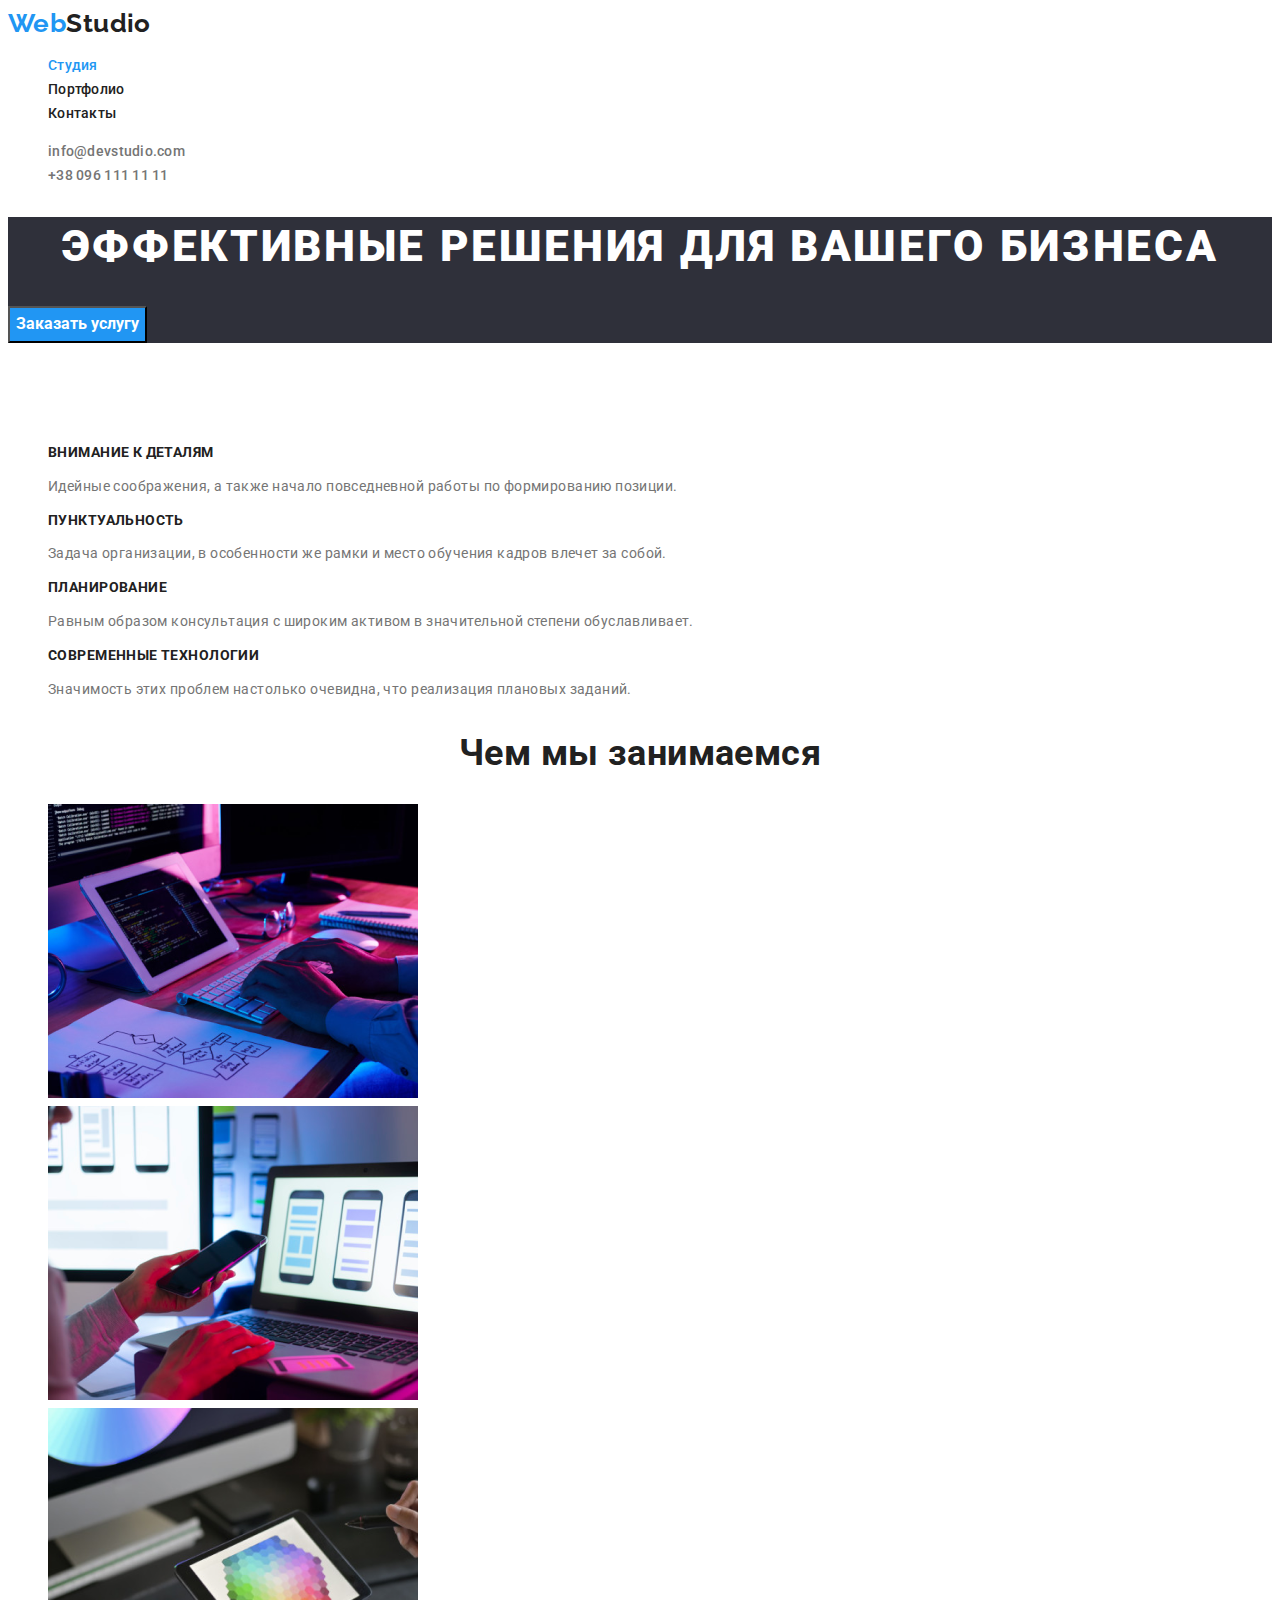
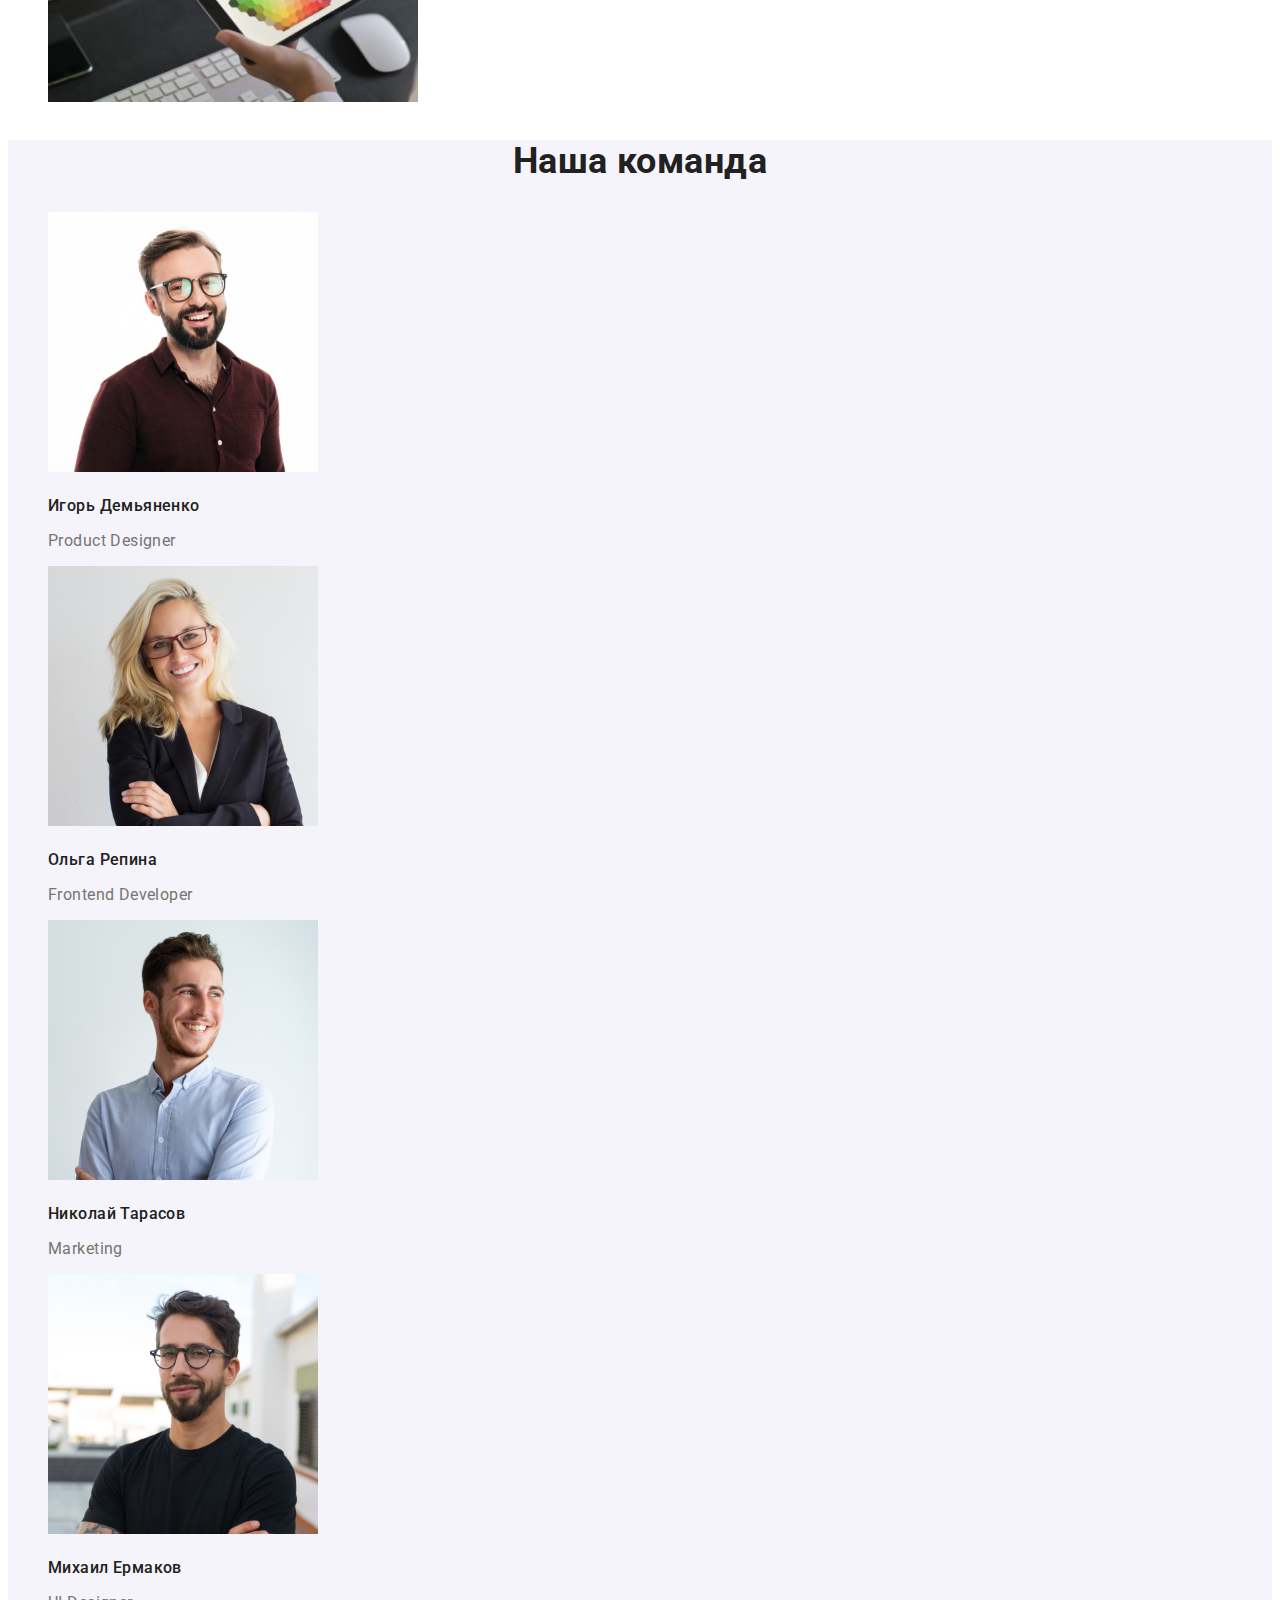
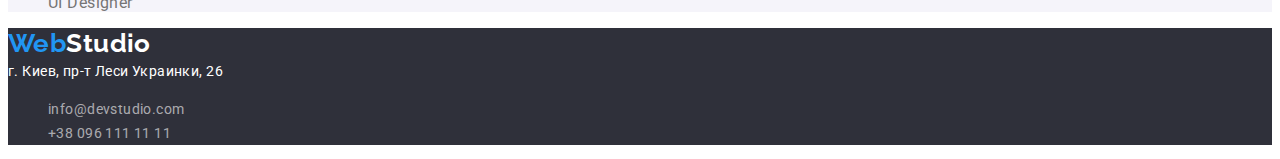
==== index.html @ da4f8fab "Добавляет все файлы с предыдущего занятия" ====
<!DOCTYPE html>
<html lang="ru">
<head>
    <meta charset="UTF-8">
    <meta name="viewport" content="width=device-width, initial-scale=1.0">
    <title>Студия</title>
    <link rel="preconnect" href="https://fonts.gstatic.com">
    <link rel="preconnect" href="https://fonts.gstatic.com">
    <link href="https://fonts.googleapis.com/css2?family=Raleway:wght@700&family=Roboto:wght@400;500;700;900&display=swap" rel="stylesheet" />
    <link rel="stylesheet" href="./css/styles.css" />
</head>
<body>
    <!-- Шапка сайта -->
    <header class="page-header">
        <!-- Навигация -->
        <nav>
            <a href="./index.html" class="logo link" lang="en"><span class="logo-span">Web</span>Studio</a>
            <ul class="site-nav marker">
                <li><a href="" class="link current">Студия</a></li>
                <li><a href="./portfolio.html" class="link">Портфолио</a></li>
                <li><a href="" class="link">Контакты</a></li>
            </ul>
        </nav> 
        <ul class="auth-nav marker">
            <li><a href="" lang="en" class="link">info@devstudio.com</a></li>
            <li><a href="" class="link">+38 096 111 11 11</a></li>
        </ul>
    </header>
    <main>
        <!-- Баннер -->
        <section class="hero">
            <h1 class="hero-title">Эффективные решения для вашего бизнеса</h1>
            <button class="button">Заказать услугу </button>
        </section>
        <!-- Особенности работы -->
        <section class="section">
            <h2 class="section-title hiden">Особенности</h2>
            <ul class="features marker">
                <li>
                    <h3 class="features-title">Внимание к деталям</h3>
                    <p class="features-content">Идейные соображения, а также начало повседневной работы по формированию позиции.</p>
                </li>
                <li>
                    <h3 class="features-title">Пунктуальность</h3>
                    <p class="features-content">Задача организации, в особенности же рамки и место обучения кадров влечет за собой.</p>
                </li>
                <li>
                    <h3 class="features-title">Планирование</h3>
                    <p class="features-content">Равным образом консультация с широким активом в значительной степени обуславливает.</p>
                </li>
                <li>
                    <h3 class="features-title">Современные технологии</h3>
                    <p class="features-content">Значимость этих проблем настолько очевидна, что реализация плановых заданий.</p>
                </li>
            </ul>
        </section>
        <!-- Примеры работы -->
        <section class="section">
            <h2 class="section-title">Чем мы занимаемся</h2>
            <ul class="example marker">
                <li><img src="./images/example1.png" alt="Изображение, работа инженера за планшетом" width="370" height="294"></li>
                <li><img src="./images/example2.png" alt="Изображение, работа за лептопом" width="370" height="294"></li>
                <li><img src="./images/example3.png" alt="Изображение, работа дизайнера" width="370" height="294"></li>
            </ul>
        </section>
        <!-- Команда -->
        <section class="section team">
            <h2 class="section-title">Наша команда</h2>
            <ul class="team marker">
                <li>
                    <img src="./images/teammember1.jpg" alt="Изображение мужчины" width="270" height="260">
                    <h3 class="team-title">Игорь Демьяненко</h3>
                    <p class="team-content" lang="en">Product Designer</p>
                </li>
                <li>
                    <img src="./images/teammember2.jpg" alt="Изображение женщины" width="270" height="260">
                    <h3 class="team-title">Ольга Репина</h3>
                    <p class="team-content" lang="en">Frontend Developer</p>
                </li>
                <li>
                    <img src="./images/teammember3.jpg" alt="Изображение мужчины" width="270" height="260">
                    <h3 class="team-title">Николай Тарасов</h3>
                    <p class="team-content" lang="en">Marketing</p>
                </li>
                <li>
                    <img src="./images/teammember4.jpg" alt="Изображение мужчины" width="270" height="260">
                    <h3 class="team-title">Михаил Ермаков</h3>
                    <p class="team-content" lang="en">UI Designer</p>
                </li>
            </ul>
        </section>      
    </main>
    <!-- Футер -->
    <footer class="footer">
        <a href="./index.html" class="logo link" lang="en"><span class="logo-span">Web</span>Studio</a>
        <address class="address">
            г. Киев, пр-т Леси Украинки, 26
        </address> 
        <ul class="footer-nav marker">
            <li><a href="" class="footer-nav link" lang="en">info@devstudio.com</a></li>
            <li><a href="" class="footer-nav link">+38 096 111 11 11</a></li>
        </ul>                 
    </footer>
</body>
</html>
---- css/styles.css ----
/* цвет заголовков  #212121; */
/* основной цвет текста #757575; */
/* белый  #FFFFFF; */
/* акцент #2196F3; */
/* цвет фона #E5E5E5; */
:root {
  --title-text-color: #212121;
  --accent-color: #2196f3;
  --primary-text-color: #757575;
  --page-background-color: #e5e5e5;
  --white-color: #ffffff;
  --second-bg-color: #2f303a;
  --third-bg-color: #f5f4fa;
}
body {
  background-color: var(--pfge-background-color);
  color: var(--primary-text-color);
  font-family: Roboto, sans-serif;
  font-weight: 400;
  font-size: 14px;
  line-height: 1.71;
  letter-spacing: 0.03em;
}
.link {
  text-decoration: none;
}
.marker {
  list-style: none;
}
/* site-nav */
.logo {
  color: var(--title-text-color);
  font-family: Raleway;
  font-weight: 700;
  font-size: 26px;
  line-height: 1.19;
}
.logo-span {
  color: var(--accent-color);
}

.site-nav .link,
.auth-nav .link {
  color: var(--title-text-color);
  font-weight: 500;
  font-size: 14px;
  line-height: 1.14;
  letter-spacing: 0.02em;
}
.auth-nav .link {
  color: var(--primary-text-color);
}
.site-nav .link.current {
  color: var(--accent-color);
}
.site-nav .link:hover,
.auth-nav .link:hover,
.site-nav .link:focus,
 .auth-nav .link:focus/*,
.footer .link:hover,
.footer.link:focus*/ {
  color: var(--accent-color);
}
/* hero */
.hero {
  background-color: var(--second-bg-color);
}
.hero-title {
  color: var(--white-color);
  font-weight: 900;
  font-size: 44px;
  line-height: 1.36;
  letter-spacing: 0.06em;
  text-align: center;
  text-transform: uppercase; /*прописными*/
}
/* button */
.button {
  color: var(--white-color);
  background-color: var(--accent-color);
  font-family: inherit;
  font-weight: 700;
  font-size: 16px;
  line-height: 1.9;
}
/* sections */
.section-title {
  color: var(--title-text-color);
  font-weight: 700;
  font-size: 36px;
  line-height: 1.17;
  text-align: center;
}
.features-title {
  color: var(--title-text-color);
  font-weight: 700;
  font-size: 14px;
  line-height: 1.14;
  text-transform: uppercase;
}
.features-content {
  color: var(--primary-text-color);
}

.team-title {
  color: var(--title-text-color);
  font-weight: 500;
  font-size: 16px;
  line-height: 1.19;
}
.team-content {
  color: var(--primary-text-color);
  font-weight: 400;
  font-size: 16px;
  line-height: 1.19;
}
.team {
  background-color: var(--third-bg-color);
}
.hiden {
  visibility: hidden;
}
/* footer */
.footer .logo {
  color: var(--white-color);
}
.footer {
  background-color: var(--second-bg-color);
}
.footer-nav {
  color: rgba(255, 255, 255, 0.6);
}
.address {
  color: var(--white-color);
  font-style: normal;
}

/* portfolio */
.example-title {
  color: var(--title-text-color);
  font-weight: 700;
  font-size: 18px;
  line-height: 2;
  letter-spacing: 0.06em;
}
.example-content {
  color: var(--primary-text-color);
  font-weight: normal;
  font-size: 16px;
  line-height: 1.9;
}
.filter-button:hover,
.filter-button:focus {
  color: var(--white-color);
  background-color: var(--accent-color);
}
.filter-button {
  color: var(--title-text-color);
  background-color: var(--third-bg-color);
  font-weight: 500;
  font-size: 16px;
  line-height: 1.63;
}
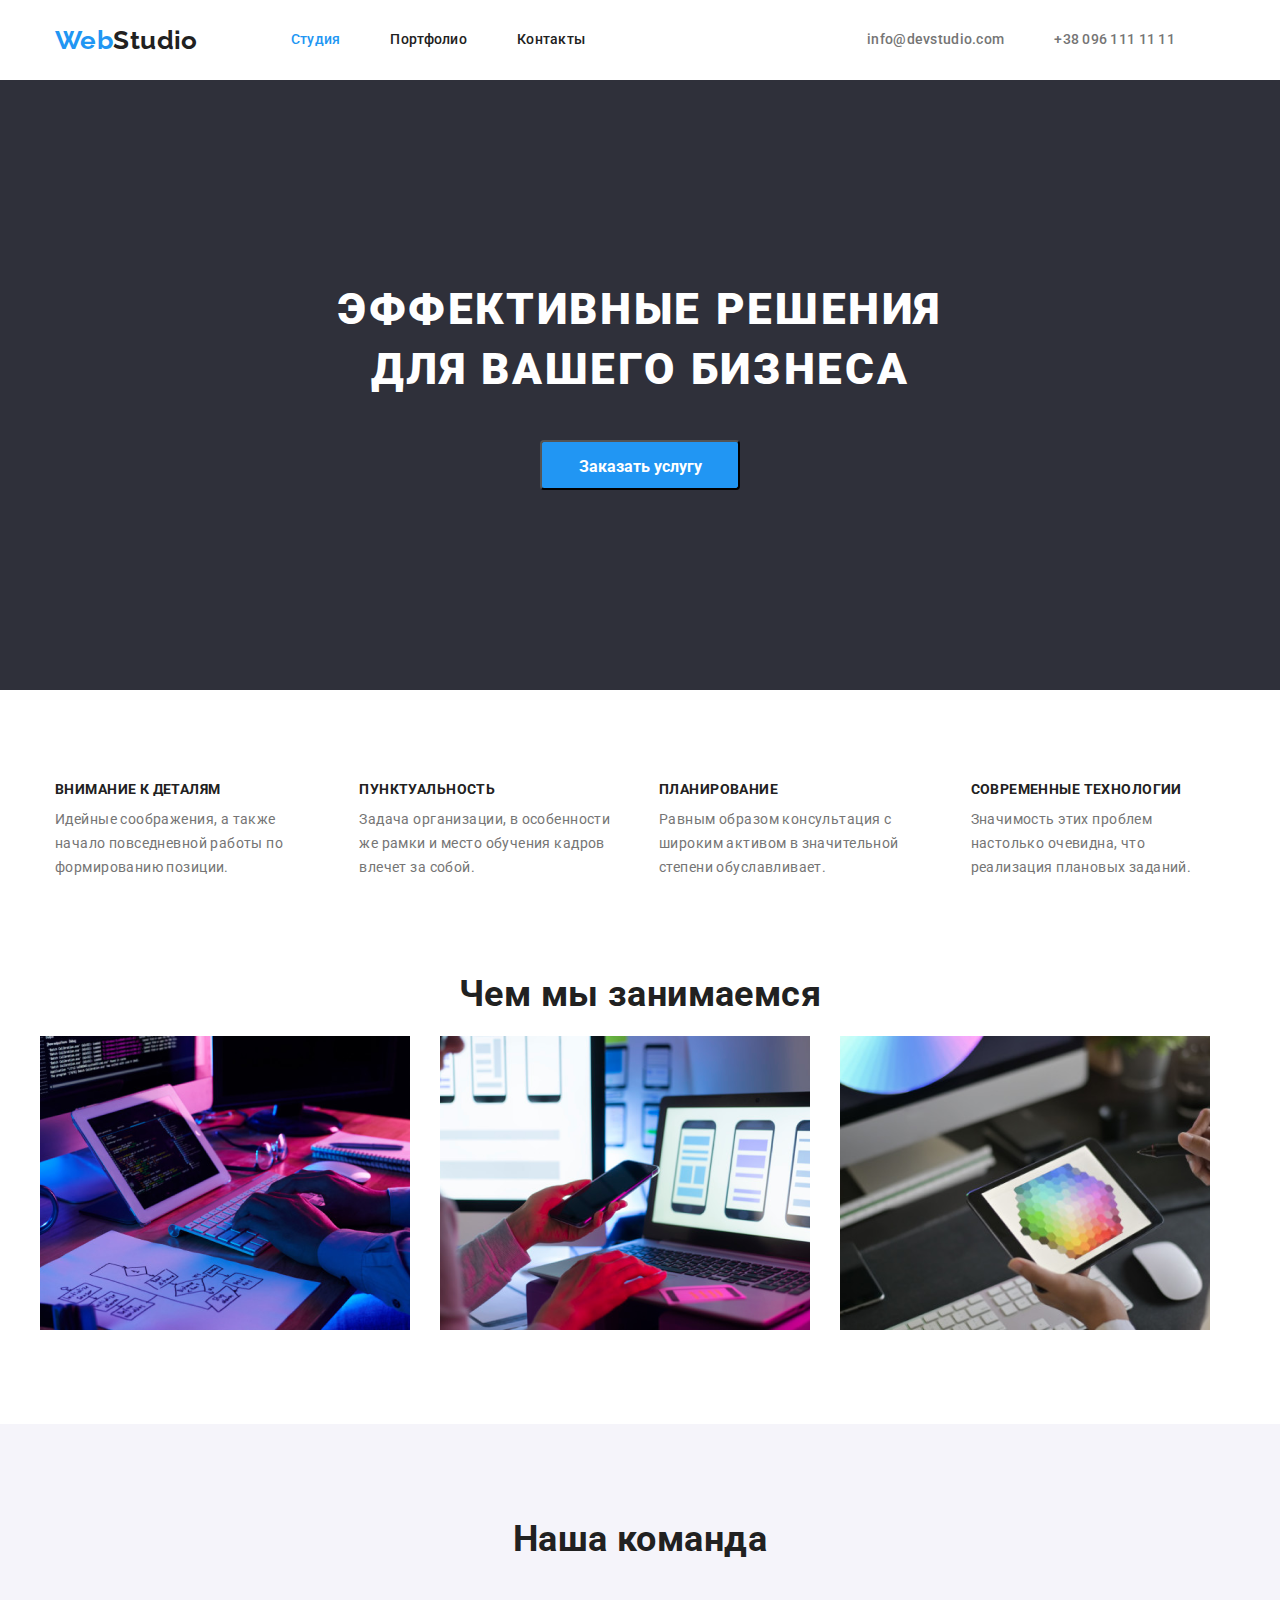
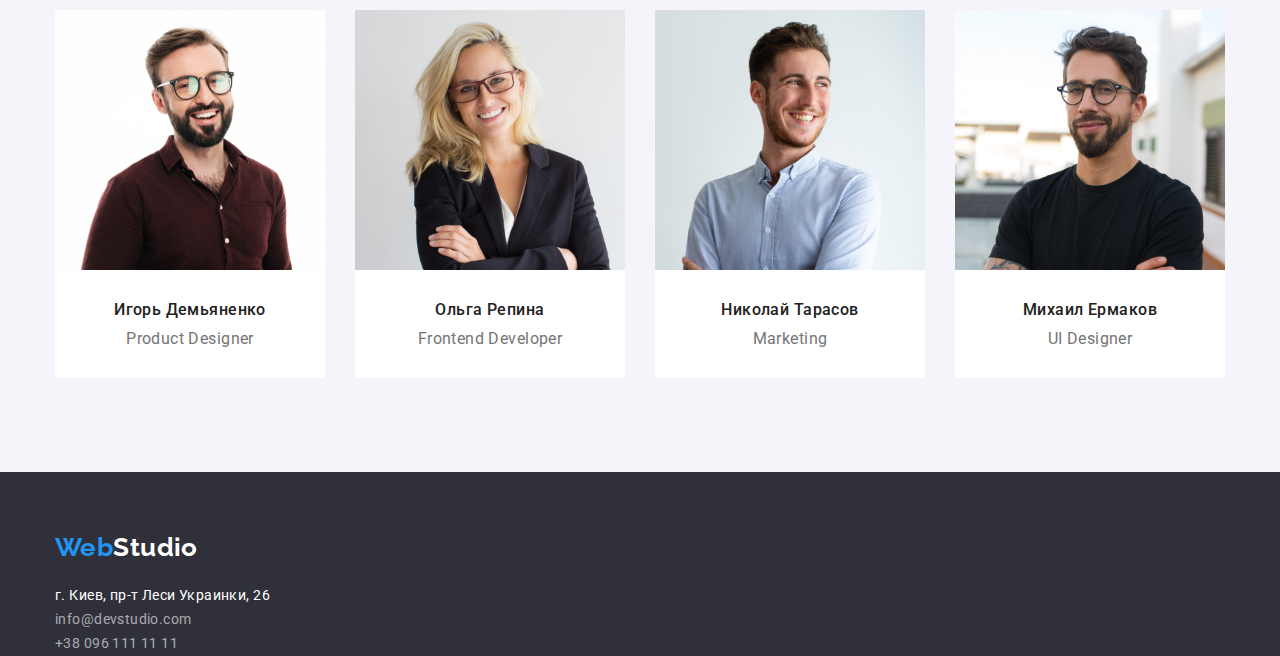
==== commit 3ce28700: "добавляет флексы" ====
--- a/index.html
+++ b/index.html
@@ -4,8 +4,9 @@
     <meta charset="UTF-8">
     <meta name="viewport" content="width=device-width, initial-scale=1.0">
     <title>Студия</title>
-    <link rel="preconnect" href="https://fonts.gstatic.com">
-    <link rel="preconnect" href="https://fonts.gstatic.com">
+    <!-- <link rel="preconnect" href="https://fonts.gstatic.com">
+    <link rel="preconnect" href="https://fonts.gstatic.com"> -->
+    <link rel="stylesheet" href="https://cdnjs.cloudflare.com/ajax/libs/modern-normalize/1.0.0/modern-normalize.min.css" />
     <link href="https://fonts.googleapis.com/css2?family=Raleway:wght@700&family=Roboto:wght@400;500;700;900&display=swap" rel="stylesheet" />
     <link rel="stylesheet" href="./css/styles.css" />
 </head>
@@ -13,93 +14,107 @@
     <!-- Шапка сайта -->
     <header class="page-header">
         <!-- Навигация -->
-        <nav>
-            <a href="./index.html" class="logo link" lang="en"><span class="logo-span">Web</span>Studio</a>
-            <ul class="site-nav marker">
-                <li><a href="" class="link current">Студия</a></li>
-                <li><a href="./portfolio.html" class="link">Портфолио</a></li>
-                <li><a href="" class="link">Контакты</a></li>
+        <div class="container header-container">
+            <nav class="nav">
+                <a href="./index.html" class="logo link" lang="en"><span class="logo-span">Web</span>Studio</a>
+                <ul class="site-nav marker">
+                    <li><a href="./index.html" class="link current">Студия</a></li>
+                    <li><a href="./portfolio.html" class="link">Портфолио</a></li>
+                    <li><a href="" class="link">Контакты</a></li>
+                </ul>
+            </nav>
+            <ul class="auth-nav marker">
+                <li><a href="" lang="en" class="link">info@devstudio.com</a></li>
+                <li><a href="" class="link">+38 096 111 11 11</a></li>
             </ul>
-        </nav> 
-        <ul class="auth-nav marker">
-            <li><a href="" lang="en" class="link">info@devstudio.com</a></li>
-            <li><a href="" class="link">+38 096 111 11 11</a></li>
-        </ul>
+        </div>
     </header>
     <main>
         <!-- Баннер -->
         <section class="hero">
-            <h1 class="hero-title">Эффективные решения для вашего бизнеса</h1>
-            <button class="button">Заказать услугу </button>
+            <div class="container">
+                <h1 class="hero-title">Эффективные решения для вашего бизнеса</h1>
+                <button class="button">Заказать услугу </button>
+            </div>
         </section>
         <!-- Особенности работы -->
         <section class="section">
-            <h2 class="section-title hiden">Особенности</h2>
-            <ul class="features marker">
-                <li>
-                    <h3 class="features-title">Внимание к деталям</h3>
-                    <p class="features-content">Идейные соображения, а также начало повседневной работы по формированию позиции.</p>
-                </li>
-                <li>
-                    <h3 class="features-title">Пунктуальность</h3>
-                    <p class="features-content">Задача организации, в особенности же рамки и место обучения кадров влечет за собой.</p>
-                </li>
-                <li>
-                    <h3 class="features-title">Планирование</h3>
-                    <p class="features-content">Равным образом консультация с широким активом в значительной степени обуславливает.</p>
-                </li>
-                <li>
-                    <h3 class="features-title">Современные технологии</h3>
-                    <p class="features-content">Значимость этих проблем настолько очевидна, что реализация плановых заданий.</p>
-                </li>
-            </ul>
+            <div class="container">
+                <h2 class="section-title hiden">Особенности</h2>
+                <ul class="features marker">
+                    <li class="features-item">
+                        <h3 class="features-title">Внимание к деталям</h3>
+                        <p class="features-content">Идейные соображения, а также начало повседневной работы по формированию позиции.</p>
+                    </li>
+                    <li class="features-item">
+                        <h3 class="features-title">Пунктуальность</h3>
+                        <p class="features-content">Задача организации, в особенности же рамки и место обучения кадров влечет за собой.
+                        </p>
+                    </li>
+                    <li class="features-item">
+                        <h3 class="features-title">Планирование</h3>
+                        <p class="features-content">Равным образом консультация с широким активом в значительной степени обуславливает.
+                        </p>
+                    </li>
+                    <li class="features-item">
+                        <h3 class="features-title">Современные технологии</h3>
+                        <p class="features-content">Значимость этих проблем настолько очевидна, что реализация плановых заданий.</p>
+                    </li>
+                </ul>
+            </div>
         </section>
         <!-- Примеры работы -->
         <section class="section">
-            <h2 class="section-title">Чем мы занимаемся</h2>
-            <ul class="example marker">
-                <li><img src="./images/example1.png" alt="Изображение, работа инженера за планшетом" width="370" height="294"></li>
-                <li><img src="./images/example2.png" alt="Изображение, работа за лептопом" width="370" height="294"></li>
-                <li><img src="./images/example3.png" alt="Изображение, работа дизайнера" width="370" height="294"></li>
-            </ul>
+            <div class="container">
+                <h2 class="section-title">Чем мы занимаемся</h2>
+                <ul class="example marker">
+                    <li class="example-item"><img src="./images/example1.png" alt="Изображение, работа инженера за планшетом" width="370" height="294"></li>
+                    <li class="example-item"><img src="./images/example2.png" alt="Изображение, работа за лептопом" width="370" height="294"></li>
+                    <li class="example-item"><img src="./images/example3.png" alt="Изображение, работа дизайнера" width="370" height="294"></li>
+                </ul>
+            </div>
         </section>
         <!-- Команда -->
-        <section class="section team">
-            <h2 class="section-title">Наша команда</h2>
-            <ul class="team marker">
-                <li>
-                    <img src="./images/teammember1.jpg" alt="Изображение мужчины" width="270" height="260">
-                    <h3 class="team-title">Игорь Демьяненко</h3>
-                    <p class="team-content" lang="en">Product Designer</p>
-                </li>
-                <li>
-                    <img src="./images/teammember2.jpg" alt="Изображение женщины" width="270" height="260">
-                    <h3 class="team-title">Ольга Репина</h3>
-                    <p class="team-content" lang="en">Frontend Developer</p>
-                </li>
-                <li>
-                    <img src="./images/teammember3.jpg" alt="Изображение мужчины" width="270" height="260">
-                    <h3 class="team-title">Николай Тарасов</h3>
-                    <p class="team-content" lang="en">Marketing</p>
-                </li>
-                <li>
-                    <img src="./images/teammember4.jpg" alt="Изображение мужчины" width="270" height="260">
-                    <h3 class="team-title">Михаил Ермаков</h3>
-                    <p class="team-content" lang="en">UI Designer</p>
-                </li>
-            </ul>
+        <section class="section team-style">
+            <div class="container">
+                <h2 class="section-title">Наша команда</h2>
+                <ul class="team marker">
+                    <li class="team-member">
+                        <img src="./images/teammember1.jpg" alt="Изображение мужчины" width="270" height="260">
+                        <h3 class="team-title">Игорь Демьяненко</h3>
+                        <p class="team-content" lang="en">Product Designer</p>
+                    </li>
+                    <li class="team-member">
+                        <img src="./images/teammember2.jpg" alt="Изображение женщины" width="270" height="260">
+                        <h3 class="team-title">Ольга Репина</h3>
+                        <p class="team-content" lang="en">Frontend Developer</p>
+                    </li>
+                    <li class="team-member">
+                        <img src="./images/teammember3.jpg" alt="Изображение мужчины" width="270" height="260">
+                        <h3 class="team-title">Николай Тарасов</h3>
+                        <p class="team-content" lang="en">Marketing</p>
+                    </li>
+                    <li class="team-member">
+                        <img src="./images/teammember4.jpg" alt="Изображение мужчины" width="270" height="260">
+                        <h3 class="team-title">Михаил Ермаков</h3>
+                        <p class="team-content" lang="en">UI Designer</p>
+                    </li>
+                </ul>
+            </div>
         </section>      
     </main>
     <!-- Футер -->
     <footer class="footer">
-        <a href="./index.html" class="logo link" lang="en"><span class="logo-span">Web</span>Studio</a>
-        <address class="address">
-            г. Киев, пр-т Леси Украинки, 26
-        </address> 
-        <ul class="footer-nav marker">
-            <li><a href="" class="footer-nav link" lang="en">info@devstudio.com</a></li>
-            <li><a href="" class="footer-nav link">+38 096 111 11 11</a></li>
-        </ul>                 
+        <div class="container">
+            <a href="./index.html" class="logo link" lang="en"><span class="logo-span">Web</span>Studio</a>
+            <address class="address">
+                г. Киев, пр-т Леси Украинки, 26
+            </address>
+            <ul class="footer-nav marker">
+                <li><a href="" class="footer-nav link" lang="en">info@devstudio.com</a></li>
+                <li><a href="" class="footer-nav link">+38 096 111 11 11</a></li>
+            </ul>
+        </div>
     </footer>
 </body>
 </html>--- a/css/styles.css
+++ b/css/styles.css
@@ -11,6 +11,7 @@
   --white-color: #ffffff;
   --second-bg-color: #2f303a;
   --third-bg-color: #f5f4fa;
+  --card-set-gap: 30px;
 }
 body {
   background-color: var(--pfge-background-color);
@@ -21,24 +22,66 @@
   line-height: 1.71;
   letter-spacing: 0.03em;
 }
+img {
+  display: block;
+  max-width: 100%;
+  height: auto;
+}
+.container {
+  width: 1200px;
+  padding-left: 15px;
+  padding-right: 15px;
+
+  margin-left: auto;
+  margin-right: auto;
+  margin: 0 auto;
+}
+.section {
+  padding-bottom: 94px;
+}
+.hero {
+  padding-top: 200px;
+  padding-bottom: 200px;
+}
+.hero-title {
+  font-family: roboto;
+}
 .link {
   text-decoration: none;
 }
 .marker {
   list-style: none;
+  padding: 0;
+  margin: 0;
 }
 /* site-nav */
+/* .page-header {
+  display: flex;
+  align-items: center;
+  justify-content: space-between;
+  padding: 10px;
+} */
+.nav,
+.site-nav,
+.auth-nav,
+.header-container {
+  display: flex;
+  justify-content: space-between;
+  align-items: center;
+}
 .logo {
   color: var(--title-text-color);
   font-family: Raleway;
   font-weight: 700;
   font-size: 26px;
   line-height: 1.19;
+
+  display: inline-block;
+  margin-right: 93px;
 }
 .logo-span {
   color: var(--accent-color);
 }
-
 .site-nav .link,
 .auth-nav .link {
   color: var(--title-text-color);
@@ -46,6 +89,15 @@
   font-size: 14px;
   line-height: 1.14;
   letter-spacing: 0.02em;
+  margin-right: 50px;
+
+  padding-top: 32px;
+  padding-bottom: 32px;
+  display: inline-block;
+  display: flex;
+}
+.site-nav .link:not(:last-child) {
+  margin-right: 50px;
 }
 .auth-nav .link {
   color: var(--primary-text-color);
@@ -64,6 +116,7 @@
 /* hero */
 .hero {
   background-color: var(--second-bg-color);
+  text-align: center;
 }
 .hero-title {
   color: var(--white-color);
@@ -73,6 +126,11 @@
   letter-spacing: 0.06em;
   text-align: center;
   text-transform: uppercase; /*прописными*/
+  max-width: 700px;
+
+  margin-top: 0;
+  margin: 0 auto 40px;
+  display: block;
 }
 /* button */
 .button {
@@ -82,6 +140,15 @@
   font-weight: 700;
   font-size: 16px;
   line-height: 1.9;
+  text-align: center;
+
+  padding: 10px 32px;
+  min-width: 200px;
+  height: 50px;
+  border-radius: 4px;
+  margin: 0 auto;
+
+  display: block;
 }
 /* sections */
 .section-title {
@@ -90,6 +157,18 @@
   font-size: 36px;
   line-height: 1.17;
   text-align: center;
+
+  margin-top: 0;
+  margin-bottom: 50px;
+}
+.features {
+  display: flex;
+}
+.features-item:not(:last-child) {
+  margin-right: 30px;
+}
+.features-item {
+  display: inline-block;
 }
 .features-title {
   color: var(--title-text-color);
@@ -97,25 +176,61 @@
   font-size: 14px;
   line-height: 1.14;
   text-transform: uppercase;
+
+  margin-top: 0;
+  margin-bottom: 10px;
 }
 .features-content {
   color: var(--primary-text-color);
-}
-
+  margin-top: 0;
+  margin-bottom: 0;
+
+  display: flex;
+}
+.example {
+  display: flex;
+}
+.example-item {
+  display: inline-block;
+}
+.example-item:not(:last-child) {
+  margin-right: 30px;
+}
+.team {
+  display: flex;
+}
 .team-title {
   color: var(--title-text-color);
   font-weight: 500;
   font-size: 16px;
   line-height: 1.19;
+
+  margin-top: 30px;
+  margin-bottom: 10px;
+  text-align: center;
 }
 .team-content {
   color: var(--primary-text-color);
   font-weight: 400;
   font-size: 16px;
   line-height: 1.19;
-}
-.team {
+
+  margin-top: 0;
+  margin-bottom: 0;
+  padding-bottom: 30px;
+  text-align: center;
+}
+.team-style {
   background-color: var(--third-bg-color);
+  padding-top: 94px;
+}
+.team-member {
+  background-color: var(--white-color);
+
+  display: inline-block;
+}
+.team-member:not(:last-child) {
+  margin-right: 30px;
 }
 .hiden {
   visibility: hidden;
@@ -126,6 +241,7 @@
 }
 .footer {
   background-color: var(--second-bg-color);
+  padding-top: 60px;
 }
 .footer-nav {
   color: rgba(255, 255, 255, 0.6);
@@ -133,6 +249,8 @@
 .address {
   color: var(--white-color);
   font-style: normal;
+
+  margin-top: 20px;
 }
 
 /* portfolio */
@@ -142,12 +260,25 @@
   font-size: 18px;
   line-height: 2;
   letter-spacing: 0.06em;
+
+  margin-top: 0;
+  margin-bottom: 0;
+  padding: 20px 24px 4px 24px;
 }
 .example-content {
   color: var(--primary-text-color);
   font-weight: normal;
   font-size: 16px;
   line-height: 1.9;
+
+  margin-top: 0;
+  margin-bottom: 0;
+  padding: 0 24px 20px 24px;
+}
+.filter-item {
+  display: inline-block;
+  text-align: center;
+  margin-right: 8px;
 }
 .filter-button:hover,
 .filter-button:focus {
@@ -160,4 +291,27 @@
   font-weight: 500;
   font-size: 16px;
   line-height: 1.63;
-}
+  border-radius: 4px;
+
+  padding: 6px 22px;
+}
+.filter {
+  display: flex;
+  justify-content: center;
+  margin-bottom: 50px;
+}
+.example {
+  margin: 0;
+  list-style: none;
+  display: flex;
+  flex-wrap: wrap;
+  margin-left: calc(-1 * var(--card-set-gap));
+  margin-top: calc(-1 * var(--card-set-gap));
+  justify-content: center;
+}
+.example > .example-item {
+  flex-basis: calc(100% / 3 - var(--card-set-gap));
+}
+.example-items:not(:nth-child(3n)) {
+  margin-right: 30px;
+}
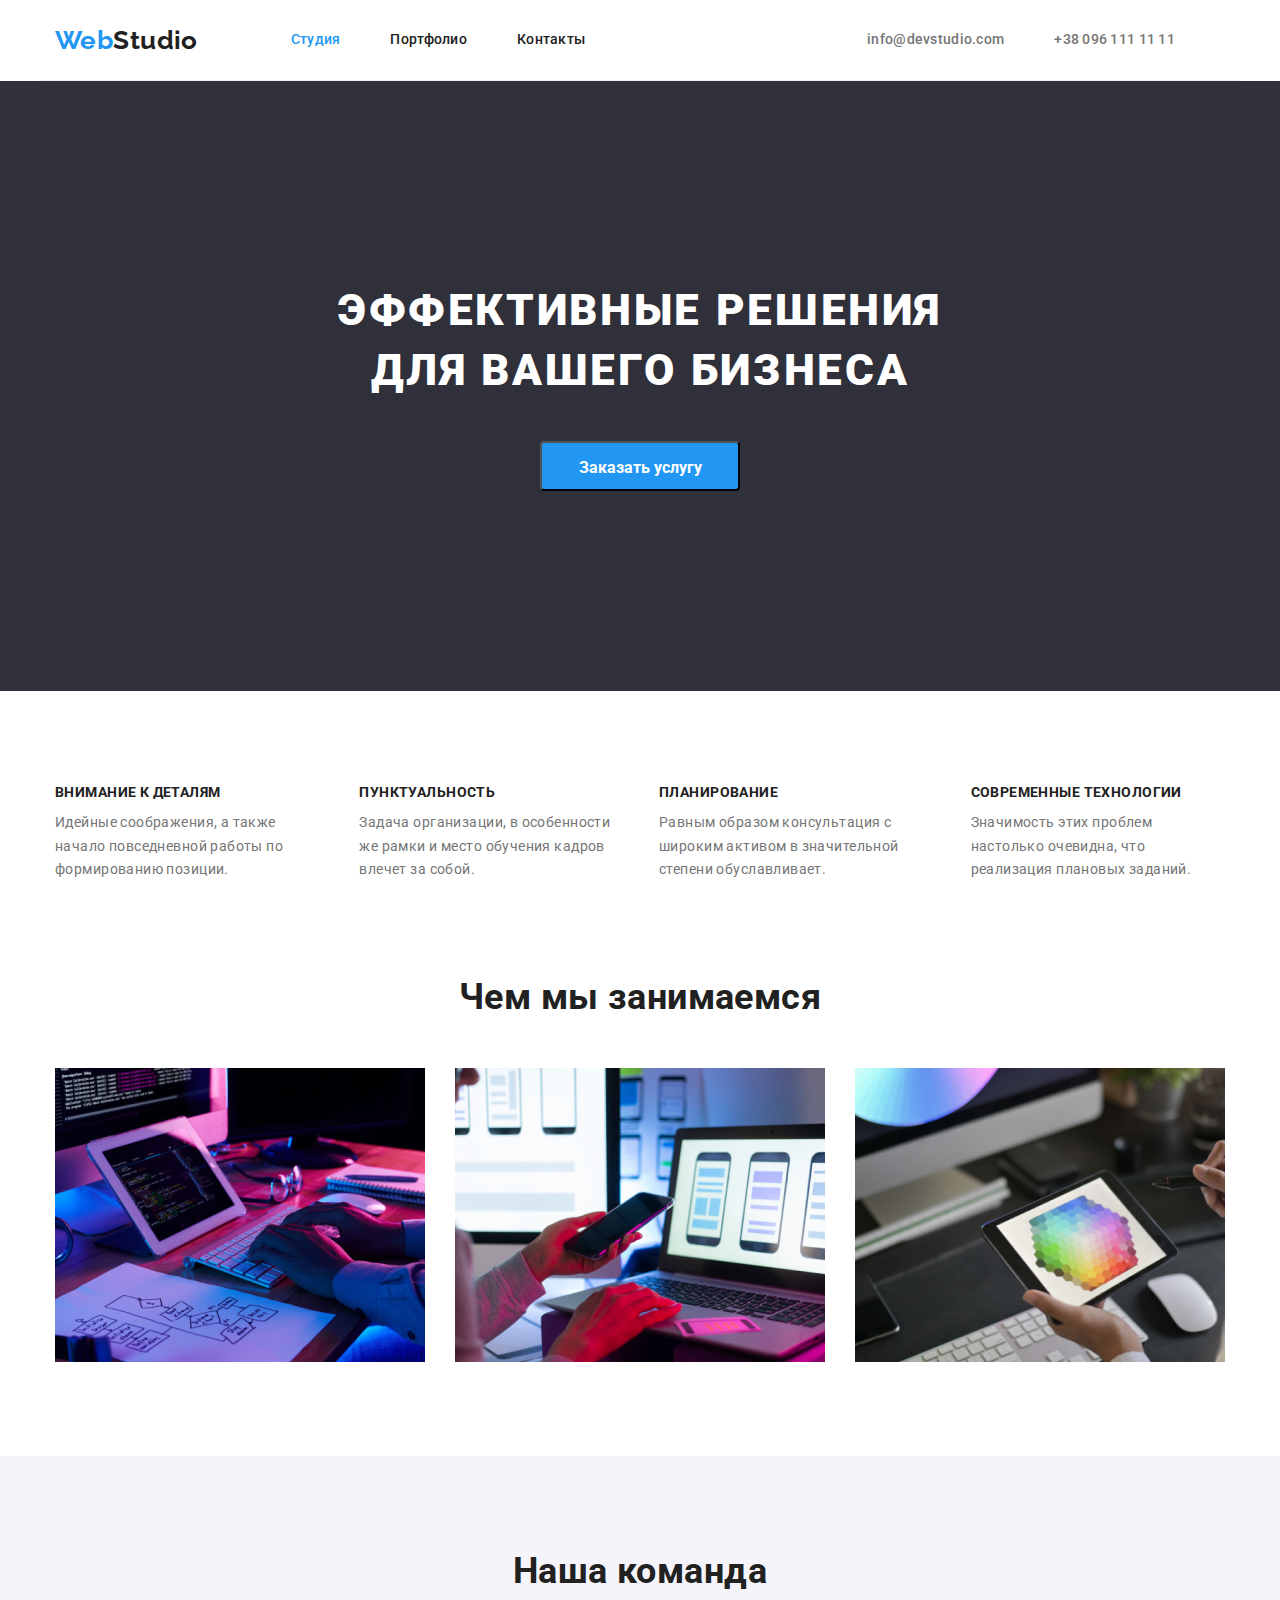
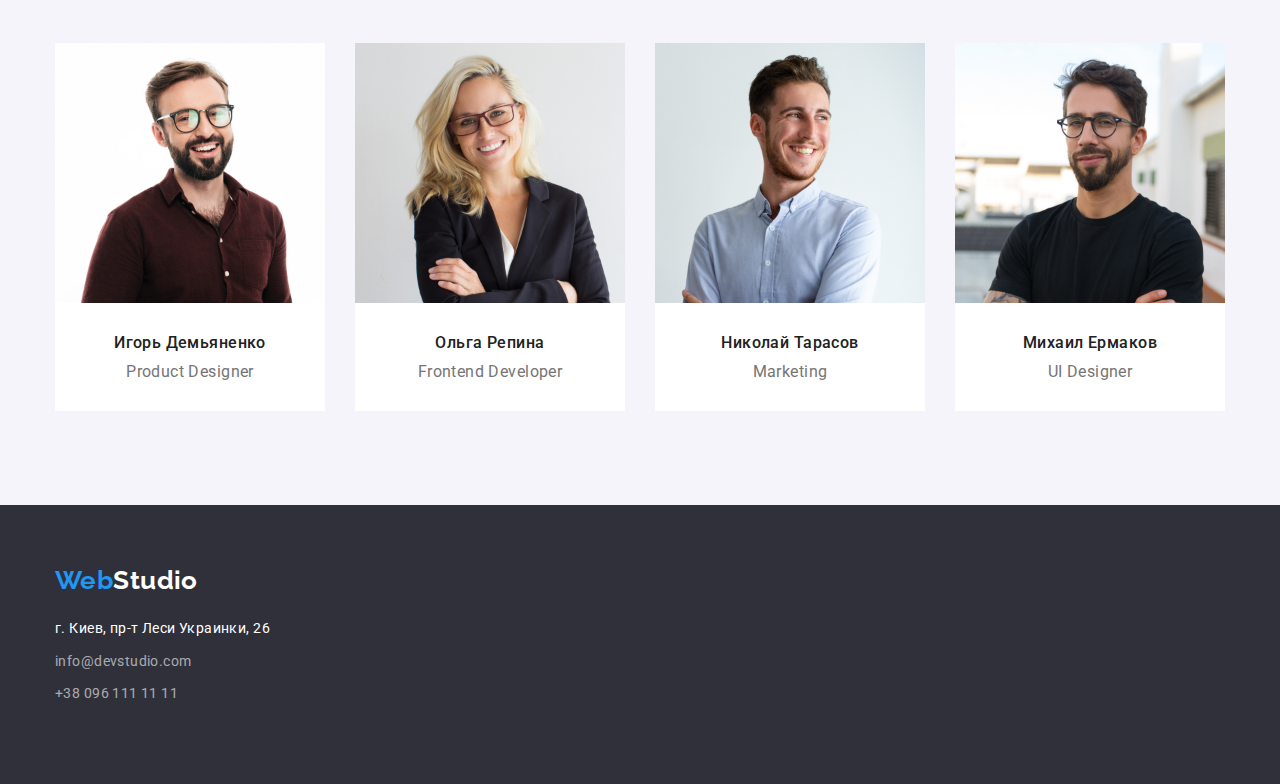
==== commit 03a46926: "Исправления" ====
--- a/index.html
+++ b/index.html
@@ -18,14 +18,14 @@
             <nav class="nav">
                 <a href="./index.html" class="logo link" lang="en"><span class="logo-span">Web</span>Studio</a>
                 <ul class="site-nav marker">
-                    <li><a href="./index.html" class="link current">Студия</a></li>
-                    <li><a href="./portfolio.html" class="link">Портфолио</a></li>
-                    <li><a href="" class="link">Контакты</a></li>
+                    <li class="item"><a href="./index.html" class="link current">Студия</a></li>
+                    <li class="item"><a href="./portfolio.html" class="link">Портфолио</a></li>
+                    <li class="item"><a href="" class="link">Контакты</a></li>
                 </ul>
             </nav>
             <ul class="auth-nav marker">
-                <li><a href="" lang="en" class="link">info@devstudio.com</a></li>
-                <li><a href="" class="link">+38 096 111 11 11</a></li>
+                <li class="item"><a href="" lang="en" class="link">info@devstudio.com</a></li>
+                <li class="item"><a href="" class="link">+38 096 111 11 11</a></li>
             </ul>
         </div>
     </header>
@@ -67,10 +67,10 @@
         <section class="section">
             <div class="container">
                 <h2 class="section-title">Чем мы занимаемся</h2>
-                <ul class="example marker">
-                    <li class="example-item"><img src="./images/example1.png" alt="Изображение, работа инженера за планшетом" width="370" height="294"></li>
-                    <li class="example-item"><img src="./images/example2.png" alt="Изображение, работа за лептопом" width="370" height="294"></li>
-                    <li class="example-item"><img src="./images/example3.png" alt="Изображение, работа дизайнера" width="370" height="294"></li>
+                <ul class="pattern marker">
+                    <li class="pattern-item"><img src="./images/example1.png" alt="Изображение, работа инженера за планшетом" width="370" height="294"></li>
+                    <li class="pattern-item"><img src="./images/example2.png" alt="Изображение, работа за лептопом" width="370" height="294"></li>
+                    <li class="pattern-item"><img src="./images/example3.png" alt="Изображение, работа дизайнера" width="370" height="294"></li>
                 </ul>
             </div>
         </section>
--- a/css/styles.css
+++ b/css/styles.css
@@ -21,12 +21,23 @@
   font-size: 14px;
   line-height: 1.71;
   letter-spacing: 0.03em;
+  min-height: 100vh;
+}
+/* Убираем внешние отступы */
+body,
+h1,
+h2,
+h3,
+h4,
+p {
+  margin: 0;
 }
 img {
   display: block;
   max-width: 100%;
   height: auto;
 }
+
 .container {
   width: 1200px;
   padding-left: 15px;
@@ -69,6 +80,10 @@
   justify-content: space-between;
   align-items: center;
 }
+.header-container {
+  border-bottom: 1px solid #ececec;
+}
+
 .logo {
   color: var(--title-text-color);
   font-family: Raleway;
@@ -163,6 +178,7 @@
 }
 .features {
   display: flex;
+  padding-top: 94px;
 }
 .features-item:not(:last-child) {
   margin-right: 30px;
@@ -187,15 +203,16 @@
 
   display: flex;
 }
-.example {
-  display: flex;
-}
-.example-item {
-  display: inline-block;
-}
-.example-item:not(:last-child) {
+.pattern {
+  display: flex;
+  justify-content: space-between;
+}
+.pattern-item {
+  display: block;
+}
+/* .pattern-item:not(:last-child) {
   margin-right: 30px;
-}
+} */
 .team {
   display: flex;
 }
@@ -233,7 +250,14 @@
   margin-right: 30px;
 }
 .hiden {
-  visibility: hidden;
+  clip-path: inset(100%);
+  clip: rect(1px 1px 1px 1px); /* IE 6/7 */
+  clip: rect(1px, 1px, 1px, 1px);
+  height: 1px;
+  overflow: hidden;
+  position: absolute;
+  white-space: nowrap; /* added line */
+  width: 1px;
 }
 /* footer */
 .footer .logo {
@@ -243,14 +267,21 @@
   background-color: var(--second-bg-color);
   padding-top: 60px;
 }
+.footer-nav li:last-child {
+  margin-bottom: 60px;
+}
 .footer-nav {
+  display: block;
   color: rgba(255, 255, 255, 0.6);
-}
+  padding-bottom: 9px;
+}
+
 .address {
   color: var(--white-color);
   font-style: normal;
 
-  margin-top: 20px;
+  padding-top: 20px;
+  margin-bottom: 9px;
 }
 
 /* portfolio */
@@ -261,24 +292,31 @@
   line-height: 2;
   letter-spacing: 0.06em;
 
+  /* margin-top: 20px;
+  margin-bottom: 4px; */
+}
+.example-items {
+  border: 1px solid #eeeeee;
+  box-sizing: border-box;
+  margin-bottom: 30px;
+}
+.example-content {
+  color: var(--primary-text-color);
+  font-weight: normal;
+  font-size: 16px;
+  line-height: 1.9;
+
   margin-top: 0;
   margin-bottom: 0;
-  padding: 20px 24px 4px 24px;
-}
-.example-content {
-  color: var(--primary-text-color);
-  font-weight: normal;
-  font-size: 16px;
-  line-height: 1.9;
-
-  margin-top: 0;
-  margin-bottom: 0;
-  padding: 0 24px 20px 24px;
+}
+.example-work {
+  margin: 20px 24px 20px 24px;
 }
 .filter-item {
   display: inline-block;
   text-align: center;
   margin-right: 8px;
+  border: none;
 }
 .filter-button:hover,
 .filter-button:focus {
@@ -292,26 +330,32 @@
   font-size: 16px;
   line-height: 1.63;
   border-radius: 4px;
+  border-color: var(--third-bg-color);
 
   padding: 6px 22px;
 }
 .filter {
   display: flex;
   justify-content: center;
-  margin-bottom: 50px;
+  padding-bottom: 50px;
+  padding-top: 94px;
 }
 .example {
   margin: 0;
   list-style: none;
   display: flex;
   flex-wrap: wrap;
-  margin-left: calc(-1 * var(--card-set-gap));
-  margin-top: calc(-1 * var(--card-set-gap));
+  /* margin-left: calc(-1 * var(--card-set-gap));
+  margin-top: calc(-1 * var(--card-set-gap)); */
   justify-content: center;
-}
+  margin-bottom: -30px;
+}
+
 .example > .example-item {
   flex-basis: calc(100% / 3 - var(--card-set-gap));
 }
 .example-items:not(:nth-child(3n)) {
-  margin-right: 30px;
-}
+  margin-right: 24px;
+}
+.line {
+}
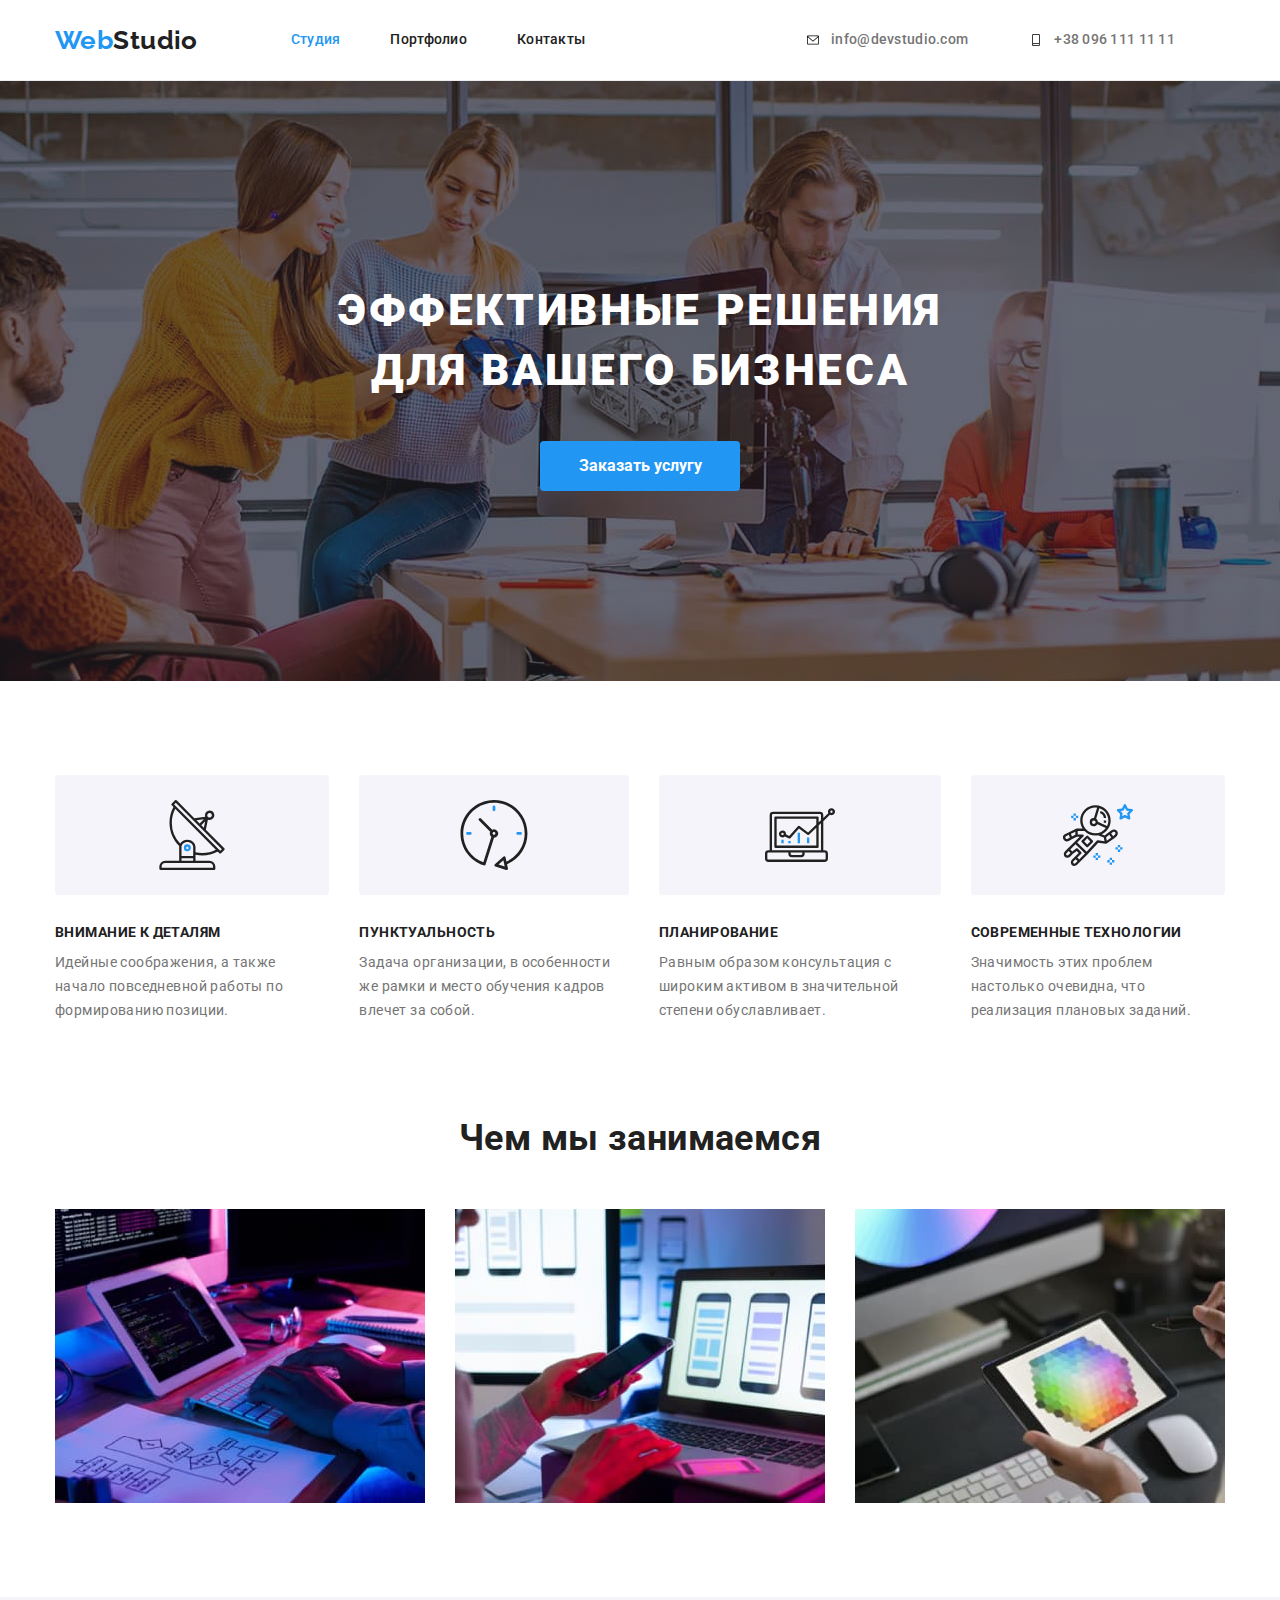
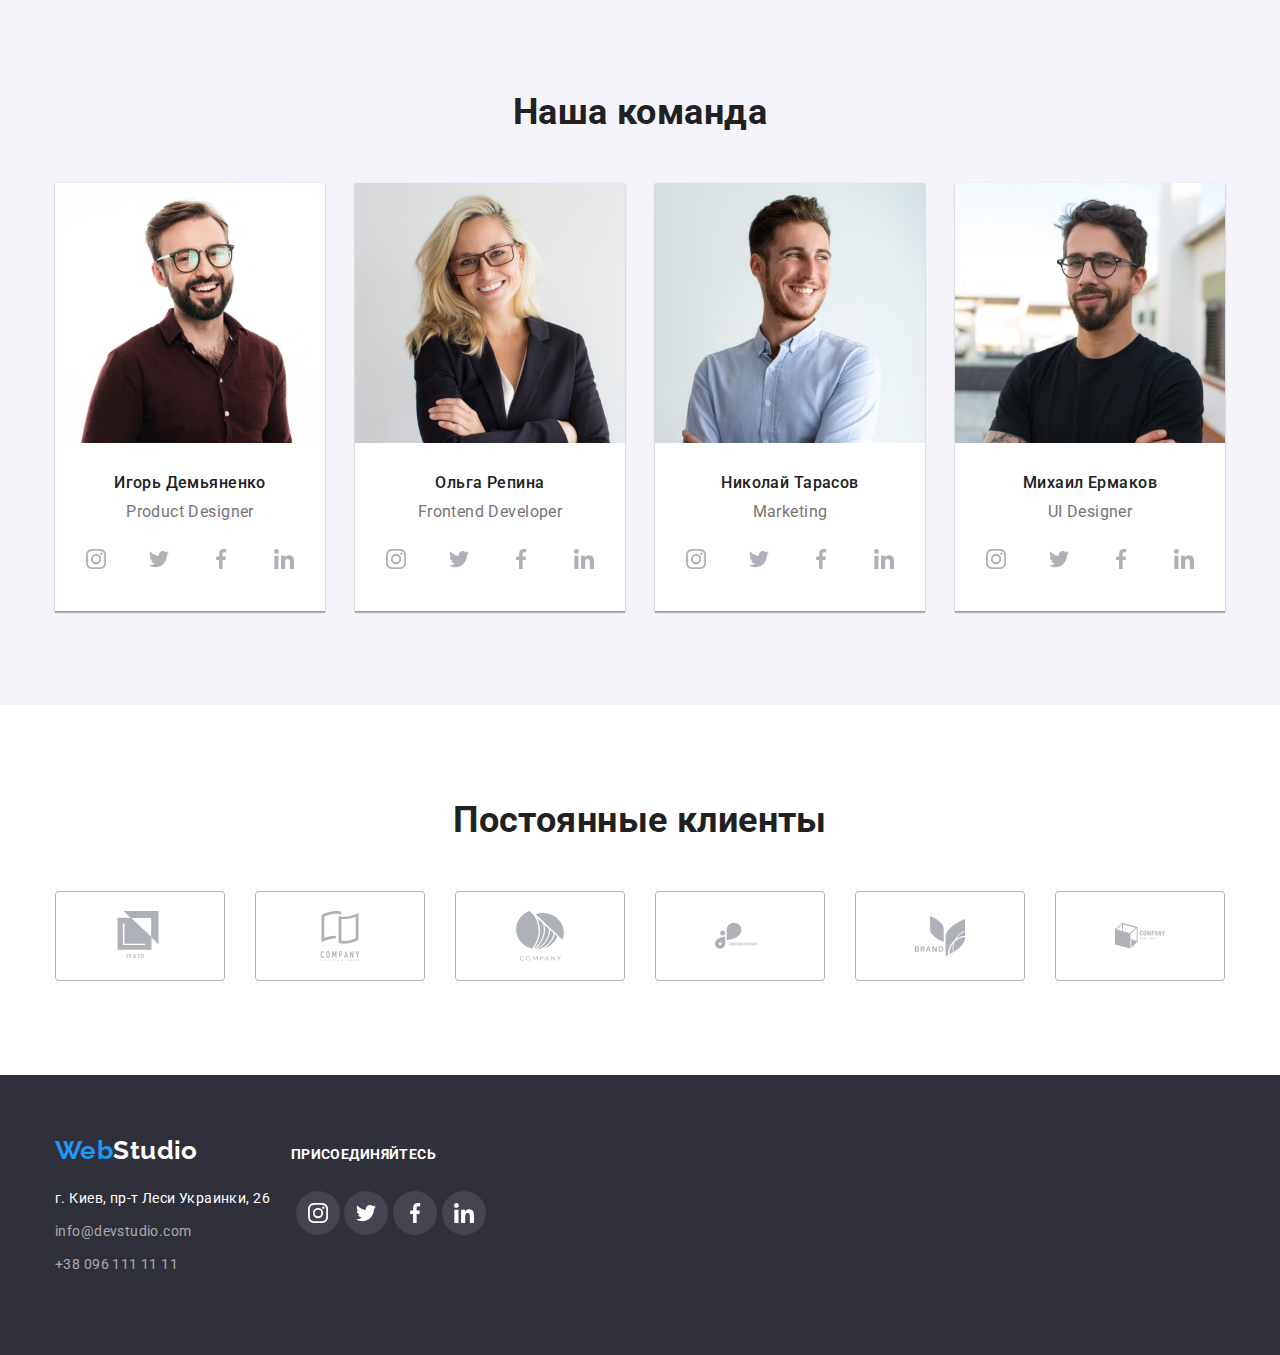
==== commit aa116546: "добавляет фоновые изображения" ====
--- a/index.html
+++ b/index.html
@@ -24,8 +24,26 @@
                 </ul>
             </nav>
             <ul class="auth-nav marker">
-                <li class="item"><a href="" lang="en" class="link">info@devstudio.com</a></li>
-                <li class="item"><a href="" class="link">+38 096 111 11 11</a></li>
+                <li class="item"> 
+                    <a href="mailto:info@devstudio.com" lang="en" class="link">
+                        <div class="icon-container">     
+                            <svg class="head-icon" width="16" height="12">
+                                <use href="./images/symbol-defs.svg#envelope"></use>                                               
+                            </svg>
+                        </div> 
+                    info@devstudio.com</a>
+                    
+                </li>
+                <li class="item">
+                    
+                        <a href="tel:+38 096 111 11 11" class="link">
+                            <div class="icon-container">
+                                <svg class="head-icon" width="16" height="12">
+                                    <use href="./images/symbol-defs.svg#smartphone"></use>
+                                </svg>
+                            </div>
+                        +38 096 111 11 11</a></li>
+                    
             </ul>
         </div>
     </header>
@@ -42,21 +60,41 @@
             <div class="container">
                 <h2 class="section-title hiden">Особенности</h2>
                 <ul class="features marker">
-                    <li class="features-item">
+                    <li class="features-item icon-antenna">
+                        <div class="icon-features">
+                            <svg width="70" height="70">
+                                <use href="./images/symbol-defs.svg#antenna"></use>
+                            </svg>
+                        </div>
                         <h3 class="features-title">Внимание к деталям</h3>
                         <p class="features-content">Идейные соображения, а также начало повседневной работы по формированию позиции.</p>
                     </li>
-                    <li class="features-item">
+                    <li class="features-item icon-clock">
+                        <div class="icon-features">
+                            <svg width="70" height="70">
+                                <use href="./images/symbol-defs.svg#clock"></use>
+                            </svg>
+                        </div>
                         <h3 class="features-title">Пунктуальность</h3>
                         <p class="features-content">Задача организации, в особенности же рамки и место обучения кадров влечет за собой.
                         </p>
                     </li>
-                    <li class="features-item">
+                    <li class="features-item icon-diagram">
+                        <div class="icon-features">
+                            <svg width="70" height="70">
+                                <use href="./images/symbol-defs.svg#diagram"></use>
+                            </svg>
+                        </div>
                         <h3 class="features-title">Планирование</h3>
                         <p class="features-content">Равным образом консультация с широким активом в значительной степени обуславливает.
                         </p>
                     </li>
-                    <li class="features-item">
+                    <li class="features-item icon-astronaut">
+                        <div class="icon-features">
+                            <svg width="70" height="70">
+                                <use href="./images/symbol-defs.svg#astronaut"></use>
+                            </svg>
+                        </div>
                         <h3 class="features-title">Современные технологии</h3>
                         <p class="features-content">Значимость этих проблем настолько очевидна, что реализация плановых заданий.</p>
                     </li>
@@ -68,9 +106,9 @@
             <div class="container">
                 <h2 class="section-title">Чем мы занимаемся</h2>
                 <ul class="pattern marker">
-                    <li class="pattern-item"><img src="./images/example1.png" alt="Изображение, работа инженера за планшетом" width="370" height="294"></li>
-                    <li class="pattern-item"><img src="./images/example2.png" alt="Изображение, работа за лептопом" width="370" height="294"></li>
-                    <li class="pattern-item"><img src="./images/example3.png" alt="Изображение, работа дизайнера" width="370" height="294"></li>
+                    <li class="pattern-item"><img src="./images/example1.jpg" alt="Изображение, работа инженера за планшетом" width="370" height="294"></li>
+                    <li class="pattern-item"><img src="./images/example2.jpg" alt="Изображение, работа за лептопом" width="370" height="294"></li>
+                    <li class="pattern-item"><img src="./images/example3.jpg" alt="Изображение, работа дизайнера" width="370" height="294"></li>
                 </ul>
             </div>
         </section>
@@ -83,37 +121,241 @@
                         <img src="./images/teammember1.jpg" alt="Изображение мужчины" width="270" height="260">
                         <h3 class="team-title">Игорь Демьяненко</h3>
                         <p class="team-content" lang="en">Product Designer</p>
+                        <ul class="team-link marker">
+                            <li>
+                                <a href="" aria-label="Инстаграм" class=" social-link">                                  
+                                    <svg class="team-icon" width="20" height="20">
+                                        <use href="./images/symbol-defs.svg#instagram"></use>
+                                    </svg>
+                                </a>
+                            </li>
+                            <li>
+                                <a href="" aria-label="Твиттер" class="social-link">
+                                    <svg class="team-icon" width="20" height="20">
+                                        <use href="./images/symbol-defs.svg#twitter"></use>
+                                    </svg>                                    
+                                </a>
+                            </li>
+                            <li>
+                                <a href="" aria-label="Фейсбук"class="link social-link">
+                                    <svg class="team-icon" width="20" height="20">
+                                        <use href="./images/symbol-defs.svg#facebook"></use>
+                                    </svg>
+                                </a>
+                            </li>
+                            <li>
+                                <a href="" aria-label="Линкедин"class="link social-link">                                    
+                                    <svg class="team-icon" width="20" height="20">
+                                        <use href="./images/symbol-defs.svg#linkedin"></use>
+                                    </svg>
+                                </a>
+                            </li>
+                        </ul>
                     </li>
                     <li class="team-member">
                         <img src="./images/teammember2.jpg" alt="Изображение женщины" width="270" height="260">
                         <h3 class="team-title">Ольга Репина</h3>
                         <p class="team-content" lang="en">Frontend Developer</p>
-                    </li>
+                        <ul class="team-link marker">
+                            <li>
+                                <a href="" aria-label="Инстаграм" class="link social-link">
+                                    <svg class="team-icon" width="20" height="20">
+                                        <use href="./images/symbol-defs.svg#instagram"></use>
+                                    </svg>
+                                </a>
+                            </li>
+                            <li>
+                                <a href="" aria-label="Твиттер" class="link social-link">
+                                    <svg class="team-icon" width="20" height="20">
+                                        <use href="./images/symbol-defs.svg#twitter"></use>
+                                    </svg>
+                                </a>
+                            </li>
+                            <li>
+                                <a href="" aria-label="Фейсбук" class="link social-link">
+                                    <svg class="team-icon" width="20" height="20">
+                                        <use href="./images/symbol-defs.svg#facebook"></use>
+                                    </svg>
+                                </a>
+                            </li>
+                            <li>
+                                <a href="" aria-label="Линкедин" class="link social-link">
+                                    <svg class="team-icon" width="20" height="20">
+                                        <use href="./images/symbol-defs.svg#linkedin"></use>
+                                    </svg>
+                                </a>
+                            </li>
+                        </ul>
                     <li class="team-member">
                         <img src="./images/teammember3.jpg" alt="Изображение мужчины" width="270" height="260">
                         <h3 class="team-title">Николай Тарасов</h3>
                         <p class="team-content" lang="en">Marketing</p>
+                        <ul class="team-link marker">
+                            <li>
+                                <a href="" aria-label="Инстаграм" class="link social-link">
+                                    <svg class="team-icon" width="20" height="20">
+                                        <use href="./images/symbol-defs.svg#instagram"></use>
+                                    </svg>
+                                </a>
+                            </li>
+                            <li>
+                                <a href="" aria-label="Твиттер" class="link social-link">
+                                    <svg class="team-icon" width="20" height="20">
+                                        <use href="./images/symbol-defs.svg#twitter"></use>
+                                    </svg>
+                                </a>
+                            </li>
+                            <li>
+                                <a href="" aria-label="Фейсбук" class="link social-link">
+                                    <svg class="team-icon" width="20" height="20">
+                                        <use href="./images/symbol-defs.svg#facebook"></use>
+                                    </svg>
+                                </a>
+                            </li>
+                            <li>
+                                <a href="" aria-label="Линкедин" class="link social-link">
+                                    <svg class="team-icon" width="20" height="20">
+                                        <use href="./images/symbol-defs.svg#linkedin"></use>
+                                    </svg>
+                                </a>
+                            </li>
+                        </ul>
                     </li>
                     <li class="team-member">
                         <img src="./images/teammember4.jpg" alt="Изображение мужчины" width="270" height="260">
                         <h3 class="team-title">Михаил Ермаков</h3>
                         <p class="team-content" lang="en">UI Designer</p>
-                    </li>
-                </ul>
-            </div>
-        </section>      
+                        <ul class="team-link marker">
+                            <li>
+                                <a href="" aria-label="Инстаграм" class="link social-link">
+                                    <svg class="team-icon" width="20" height="20">
+                                        <use href="./images/symbol-defs.svg#instagram"></use>
+                                    </svg>
+                                </a>
+                            </li>
+                            <li>
+                                <a href="" aria-label="Твиттер" class="link social-link">
+                                    <svg class="team-icon" width="20" height="20">
+                                        <use href="./images/symbol-defs.svg#twitter"></use>
+                                    </svg>
+                                </a>
+                            </li>
+                            <li>
+                                <a href="" aria-label="Фейсбук" class="link social-link">
+                                    <svg class="team-icon" width="20" height="20">
+                                        <use href="./images/symbol-defs.svg#facebook"></use>
+                                    </svg>
+                                </a>
+                            </li>
+                            <li>
+                                <a href="" aria-label="Линкедин" class="link social-link">
+                                    <svg class="team-icon" width="20" height="20">
+                                        <use href="./images/symbol-defs.svg#linkedin"></use>
+                                    </svg>
+                                </a>
+                            </li>
+                        </ul>
+                    </li>
+                </ul>
+            </div>
+        </section>    
+        <section class="section">
+            <div class="container">
+                <h2 class="section-title">Постоянные клиенты</h2>
+                <ul class="clients marker">
+                    <li class="clients-item">
+                        <a href="" class="company-link">
+                            <svg class="button-icon" width="50" height="50">
+                                <use href="./images/symbol-defs.svg#logo-1"></use>
+                            </svg>
+                         </a>
+                    </li>
+                    <li class="clients-item">
+                        <a href="" aria-label="Линкедин" class="link company-link">
+                            <svg class="team-icon" width="50" height="50">
+                                <use href="./images/symbol-defs.svg#logo-2"></use>
+                            </svg>
+                        </a>    
+                    </li>
+                    <li class="clients-item">
+                        <a href="" aria-label="Линкедин" class="link company-link">
+                            <svg class="team-icon" width="50" height="50">
+                                <use href="./images/symbol-defs.svg#logo-3"></use>
+                            </svg>
+                        </a>    
+                    </li>
+                    <li class="clients-item">
+                        <a href="" aria-label="Линкедин" class="link company-link">
+                            <svg class="team-icon" width="50" height="50">
+                                <use href="./images/symbol-defs.svg#logo-4"></use>
+                            </svg>
+                        </a>    
+                    </li>
+                    <li class="clients-item">
+                        <a href="" aria-label="Линкедин" class="link company-link">
+                            <svg class="team-icon" width="50" height="50">
+                                <use href="./images/symbol-defs.svg#logo-5"></use>
+                            </svg>
+                        </a>    
+                    </li>
+                    <li class="clients-item">
+                        <a href="" aria-label="Линкедин" class="link company-link">
+                            <svg class="team-icon" width="50" height="50">
+                                <use href="./images/symbol-defs.svg#logo-6"></use>
+                            </svg>
+                        </a>    
+                    </li>
+                </ul>
+            </div>
+
+        </section>  
     </main>
     <!-- Футер -->
     <footer class="footer">
         <div class="container">
-            <a href="./index.html" class="logo link" lang="en"><span class="logo-span">Web</span>Studio</a>
-            <address class="address">
-                г. Киев, пр-т Леси Украинки, 26
-            </address>
-            <ul class="footer-nav marker">
-                <li><a href="" class="footer-nav link" lang="en">info@devstudio.com</a></li>
-                <li><a href="" class="footer-nav link">+38 096 111 11 11</a></li>
-            </ul>
+            <div class="footer-asress">
+                <a href="./index.html" class="logo link" lang="en"><span class="logo-span">Web</span>Studio</a>
+                <address class="address">
+                    г. Киев, пр-т Леси Украинки, 26
+                </address>
+                <ul class="footer-nav marker">
+                    <li><a href="" class="footer-nav link" lang="en">info@devstudio.com</a></li>
+                    <li><a href="" class="footer-nav link">+38 096 111 11 11</a></li>
+                </ul>
+            </div>
+            <div class="footer-conteiner">
+                <p>присоединяйтесь</p>
+                <ul class="footer-link marker">
+                    <li>
+                        <a href="" aria-label="Инстаграм" class="social-link">
+                            <svg class="team-icon" width="20" height="20">
+                                <use href="./images/symbol-defs.svg#instagram"></use>
+                            </svg>
+                        </a>
+                    </li>
+                    <li>
+                        <a href="" aria-label="Твиттер" class="social-link">
+                            <svg class="team-icon" width="20" height="20">
+                                <use href="./images/symbol-defs.svg#twitter"></use>
+                            </svg>
+                        </a>
+                    </li>
+                    <li>
+                        <a href="" aria-label="Фейсбук" class="social-link">
+                            <svg class="team-icon" width="20" height="20">
+                                <use href="./images/symbol-defs.svg#facebook"></use>
+                            </svg>
+                        </a>
+                    </li>
+                    <li>
+                        <a href="" aria-label="Линкедин" class="social-link">
+                            <svg class="team-icon" width="20" height="20">
+                                <use href="./images/symbol-defs.svg#linkedin"></use>
+                            </svg>
+                        </a>
+                    </li>
+                </ul>
+            </div>
         </div>
     </footer>
 </body>
--- a/css/styles.css
+++ b/css/styles.css
@@ -37,7 +37,12 @@
   max-width: 100%;
   height: auto;
 }
-
+:active,
+:hover,
+:focus {
+  outline: 0;
+  outline-offset: 0;
+}
 .container {
   width: 1200px;
   padding-left: 15px;
@@ -48,7 +53,7 @@
   margin: 0 auto;
 }
 .section {
-  padding-bottom: 94px;
+  padding-top: 94px;
 }
 .hero {
   padding-top: 200px;
@@ -80,7 +85,7 @@
   justify-content: space-between;
   align-items: center;
 }
-.header-container {
+.page-header {
   border-bottom: 1px solid #ececec;
 }
 
@@ -108,7 +113,6 @@
 
   padding-top: 32px;
   padding-bottom: 32px;
-  display: inline-block;
   display: flex;
 }
 .site-nav .link:not(:last-child) {
@@ -116,22 +120,45 @@
 }
 .auth-nav .link {
   color: var(--primary-text-color);
-}
+  margin-left: 10px;
+}
+
 .site-nav .link.current {
   color: var(--accent-color);
 }
 .site-nav .link:hover,
 .auth-nav .link:hover,
 .site-nav .link:focus,
- .auth-nav .link:focus/*,
-.footer .link:hover,
-.footer.link:focus*/ {
+.auth-nav .link:focus {
   color: var(--accent-color);
-}
+  fill: var(--accent-color);
+}
+.icon-container {
+  cursor: pointer;
+  display: flex;
+  align-items: center;
+  margin-right: 10px;
+}
+/* .icon-container:hover.head-icon {
+  fill: var(--accent-color);
+} */
 /* hero */
 .hero {
-  background-color: var(--second-bg-color);
-  text-align: center;
+  max-width: 1600px;
+  height: 600px;
+  margin-right: auto;
+  margin-left: auto;
+  background-image: linear-gradient(
+      to right,
+      rgba(47, 48, 58, 0.4),
+      rgba(47, 48, 58, 0.4)
+    ),
+    url(../images/hero-img-bg.jpg);
+  background-repeat: no-repeat;
+  background-position: center;
+  background-size: cover;
+  text-align: center;
+  background-color: rgba(47, 48, 58, 0.4);
 }
 .hero-title {
   color: var(--white-color);
@@ -162,8 +189,8 @@
   height: 50px;
   border-radius: 4px;
   margin: 0 auto;
-
-  display: block;
+  border: none;
+  cursor: pointer;
 }
 /* sections */
 .section-title {
@@ -178,7 +205,6 @@
 }
 .features {
   display: flex;
-  padding-top: 94px;
 }
 .features-item:not(:last-child) {
   margin-right: 30px;
@@ -186,6 +212,41 @@
 .features-item {
   display: inline-block;
 }
+.icon-features {
+  display: flex;
+  align-items: center;
+  justify-content: center;
+  border-radius: 4px;
+  margin-bottom: 30px;
+  height: 120px;
+  fill: var(--primary-text-color);
+  background-color: var(--third-bg-color);
+}
+
+/* добавляет через фон иконки 
+.features-item::before {
+  display: block;
+  content: '';
+  height: 120px;
+  background-size: contain;
+  background-repeat: no-repeat;
+  background-position: center;
+  background-color: var(--third-bg-color);
+  border-radius: 4px;
+  margin-bottom: 30px;
+}
+.icon-antenna::before {
+  background-image: url(../images/antenna.svg);
+}
+.icon-astronaut::before {
+  background-image: url(../images/astronaut.svg);
+}
+.icon-diagram::before {
+  background-image: url(../images/diagram.svg);
+}
+.icon-clock::before {
+  background-image: url(../images/clock.svg);
+} */
 .features-title {
   color: var(--title-text-color);
   font-weight: 700;
@@ -215,6 +276,7 @@
 } */
 .team {
   display: flex;
+  padding-bottom: 94px;
 }
 .team-title {
   color: var(--title-text-color);
@@ -234,20 +296,45 @@
 
   margin-top: 0;
   margin-bottom: 0;
-  padding-bottom: 30px;
-  text-align: center;
+  padding-bottom: 16px;
+  text-align: center;
+
+  background: #ffffff;
+
+  border-bottom: 4px;
 }
 .team-style {
   background-color: var(--third-bg-color);
-  padding-top: 94px;
+  margin-top: 94px;
 }
 .team-member {
   background-color: var(--white-color);
-
-  display: inline-block;
+  box-shadow: 0px 1px 3px rgba(0, 0, 0, 0.12), 0px 1px 1px rgba(0, 0, 0, 0.14),
+    0px 2px 1px rgba(0, 0, 0, 0.2);
 }
 .team-member:not(:last-child) {
   margin-right: 30px;
+}
+.social-link {
+  align-items: center;
+  cursor: pointer;
+  display: flex;
+  width: 44px;
+  height: 44px;
+
+  border-radius: 50%;
+  justify-content: center;
+  fill: #afb1b8;
+}
+.team-link {
+  display: flex;
+  padding-bottom: 30px;
+  justify-content: space-evenly;
+}
+.social-link:hover,
+.social-link:focus {
+  background-color: var(--accent-color);
+  fill: var(--white-color);
 }
 .hiden {
   clip-path: inset(100%);
@@ -259,6 +346,32 @@
   white-space: nowrap; /* added line */
   width: 1px;
 }
+.clients {
+  align-items: center;
+  cursor: pointer;
+  display: flex;
+  padding-bottom: 94px;
+}
+.company-link {
+  align-items: center;
+  justify-content: center;
+  cursor: pointer;
+  display: flex;
+  width: 170px;
+  height: 90px;
+  margin-right: 30px;
+  border: 1px solid #afb1b8;
+  border-radius: 4px;
+  fill: #afb1b8;
+}
+.company-link:hover,
+.company-link:focus {
+  fill: var(--accent-color);
+  border: 1px solid var(--accent-color);
+}
+.clients-item:last-child {
+  margin-right: 0;
+}
 /* footer */
 .footer .logo {
   color: var(--white-color);
@@ -266,9 +379,9 @@
 .footer {
   background-color: var(--second-bg-color);
   padding-top: 60px;
-}
-.footer-nav li:last-child {
-  margin-bottom: 60px;
+  padding-bottom: 60px;
+  display: flex;
+  align-items: BASELINE;
 }
 .footer-nav {
   display: block;
@@ -283,6 +396,40 @@
   padding-top: 20px;
   margin-bottom: 9px;
 }
+.footer .container {
+  display: flex;
+  align-items: baseline;
+}
+.footer-adress {
+  margin-right: 50px;
+}
+.footer .container P {
+  font-family: Roboto;
+  font-style: normal;
+  font-weight: bold;
+  font-size: 14px;
+  line-height: 1.14;
+  letter-spacing: 0.03em;
+  text-transform: uppercase;
+  color: var(--white-color);
+}
+
+.footer-link {
+  display: flex;
+  margin-top: 20px;
+  justify-content: space-evenly;
+  height: 60px;
+  width: 200px;
+  align-items: center;
+}
+.footer .social-link {
+  fill: var(--white-color);
+  background: rgba(255, 255, 255, 0.1);
+}
+.footer-link .social-link:hover,
+.footer-link .social-link:focus {
+  background-color: var(--accent-color);
+}
 
 /* portfolio */
 .example-title {
@@ -296,9 +443,17 @@
   margin-bottom: 4px; */
 }
 .example-items {
+  /* width: 370px; */
+  display: block;
+  flex-basis: calc((100% - 60px) / 3);
   border: 1px solid #eeeeee;
-  box-sizing: border-box;
   margin-bottom: 30px;
+  margin-right: 30px;
+}
+.example-items:hover,
+.example-items:focus {
+  box-shadow: 0px 1px 1px rgba(0, 0, 0, 0.12), 0px 4px 4px rgba(0, 0, 0, 0.06),
+    1px 4px 6px rgba(0, 0, 0, 0.16);
 }
 .example-content {
   color: var(--primary-text-color);
@@ -310,7 +465,7 @@
   margin-bottom: 0;
 }
 .example-work {
-  margin: 20px 24px 20px 24px;
+  padding: 20px 24px 20px 24px;
 }
 .filter-item {
   display: inline-block;
@@ -322,6 +477,9 @@
 .filter-button:focus {
   color: var(--white-color);
   background-color: var(--accent-color);
+  cursor: pointer;
+  box-shadow: 0px 3px 1px rgba(0, 0, 0, 0.1), 0px 1px 2px rgba(0, 0, 0, 0.08),
+    0px 2px 2px rgba(0, 0, 0, 0.12);
 }
 .filter-button {
   color: var(--title-text-color);
@@ -329,33 +487,27 @@
   font-weight: 500;
   font-size: 16px;
   line-height: 1.63;
+
   border-radius: 4px;
-  border-color: var(--third-bg-color);
-
+  border: none;
   padding: 6px 22px;
 }
 .filter {
   display: flex;
   justify-content: center;
-  padding-bottom: 50px;
-  padding-top: 94px;
+  margin-bottom: 50px;
 }
 .example {
   margin: 0;
   list-style: none;
   display: flex;
   flex-wrap: wrap;
-  /* margin-left: calc(-1 * var(--card-set-gap));
-  margin-top: calc(-1 * var(--card-set-gap)); */
-  justify-content: center;
-  margin-bottom: -30px;
-}
-
-.example > .example-item {
-  flex-basis: calc(100% / 3 - var(--card-set-gap));
-}
-.example-items:not(:nth-child(3n)) {
-  margin-right: 24px;
-}
-.line {
-}
+  margin-bottom: 94px;
+}
+
+.example-items:nth-child(3n) {
+  margin-right: 0;
+}
+.example-items:nth-last-child(-n + 3) {
+  margin-bottom: 0;
+}
